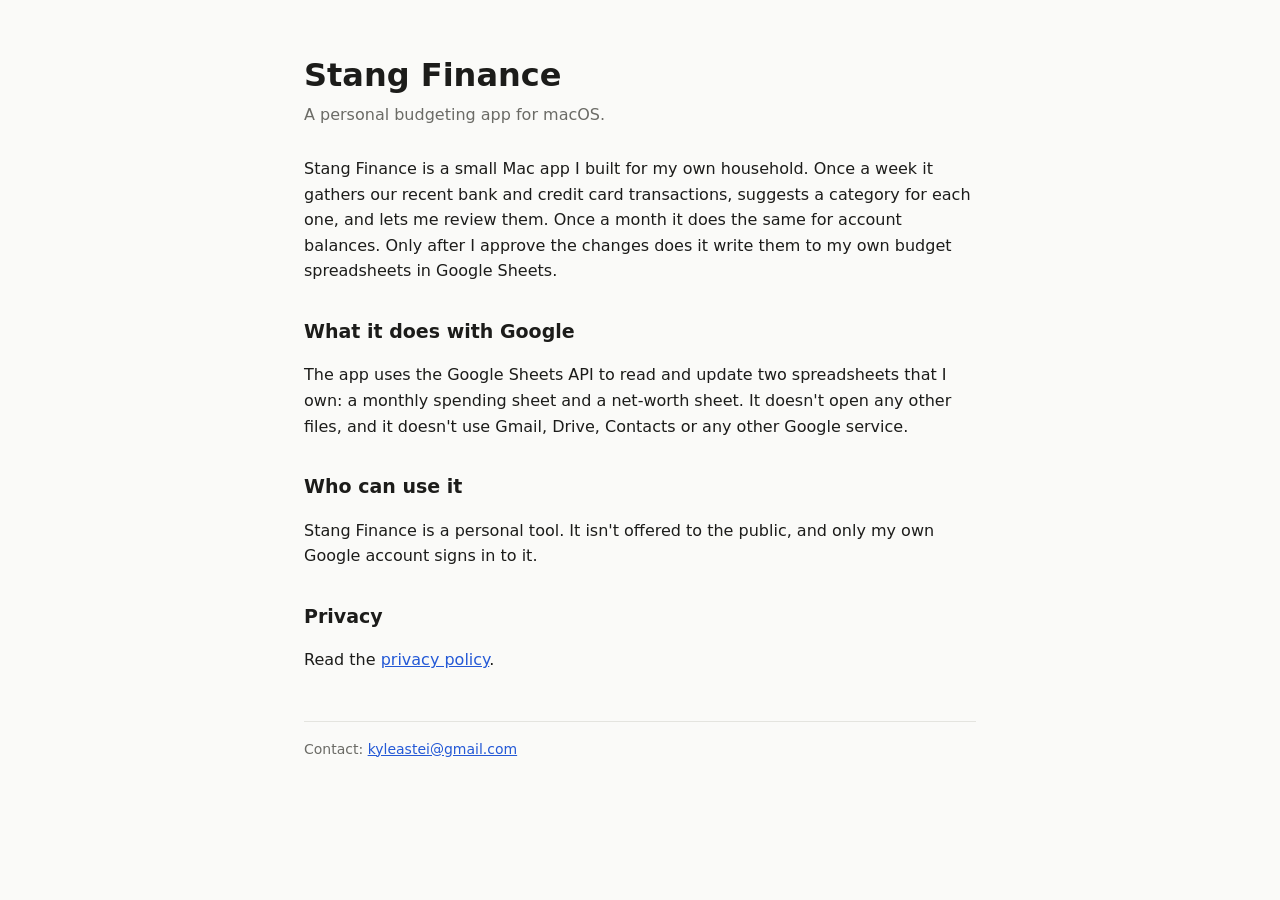
==== stang-finance/index.html @ 3817f1a6 "Stang Finance home and privacy pages" ====
<!doctype html>
<html lang="en">
<head>
<meta charset="utf-8">
<meta name="viewport" content="width=device-width, initial-scale=1">
<title>Stang Finance</title>
<meta name="description" content="Stang Finance is a personal Mac app that updates the owner's own budget spreadsheets in Google Sheets.">
<link rel="stylesheet" href="/style.css">
</head>
<body>
<main>
  <h1>Stang Finance</h1>
  <p class="sub">A personal budgeting app for macOS.</p>

  <p>Stang Finance is a small Mac app I built for my own household. Once a week it gathers our recent
  bank and credit card transactions, suggests a category for each one, and lets me review them. Once a
  month it does the same for account balances. Only after I approve the changes does it write them
  to my own budget spreadsheets in Google Sheets.</p>

  <h2>What it does with Google</h2>
  <p>The app uses the Google Sheets API to read and update two spreadsheets that I own: a monthly
  spending sheet and a net-worth sheet. It doesn't open any other files, and it doesn't use Gmail,
  Drive, Contacts or any other Google service.</p>

  <h2>Who can use it</h2>
  <p>Stang Finance is a personal tool. It isn't offered to the public, and only my own Google account
  signs in to it.</p>

  <h2>Privacy</h2>
  <p>Read the <a href="/stang-finance/privacy.html">privacy policy</a>.</p>

  <footer>Contact: <a href="mailto:kyleastei@gmail.com">kyleastei@gmail.com</a></footer>
</main>
</body>
</html>
---- style.css ----
:root{--ink:#1C1C1A;--muted:#6B6B66;--line:#E4E4DF;--blue:#2459D6}
*{box-sizing:border-box}
body{margin:0;font-family:-apple-system,BlinkMacSystemFont,"Segoe UI",Inter,system-ui,sans-serif;color:var(--ink);background:#FAFAF8;line-height:1.6}
main{max-width:720px;margin:0 auto;padding:56px 24px 80px}
h1{font-size:32px;line-height:1.2;margin:0 0 8px}
h2{font-size:19px;margin:32px 0 8px}
p,li{font-size:16px}
.sub{color:var(--muted);margin:0 0 28px}
a{color:var(--blue)}
.card{background:#fff;border:1px solid var(--line);border-radius:12px;padding:20px 24px;margin:20px 0}
footer{margin-top:48px;padding-top:16px;border-top:1px solid var(--line);color:var(--muted);font-size:14px}
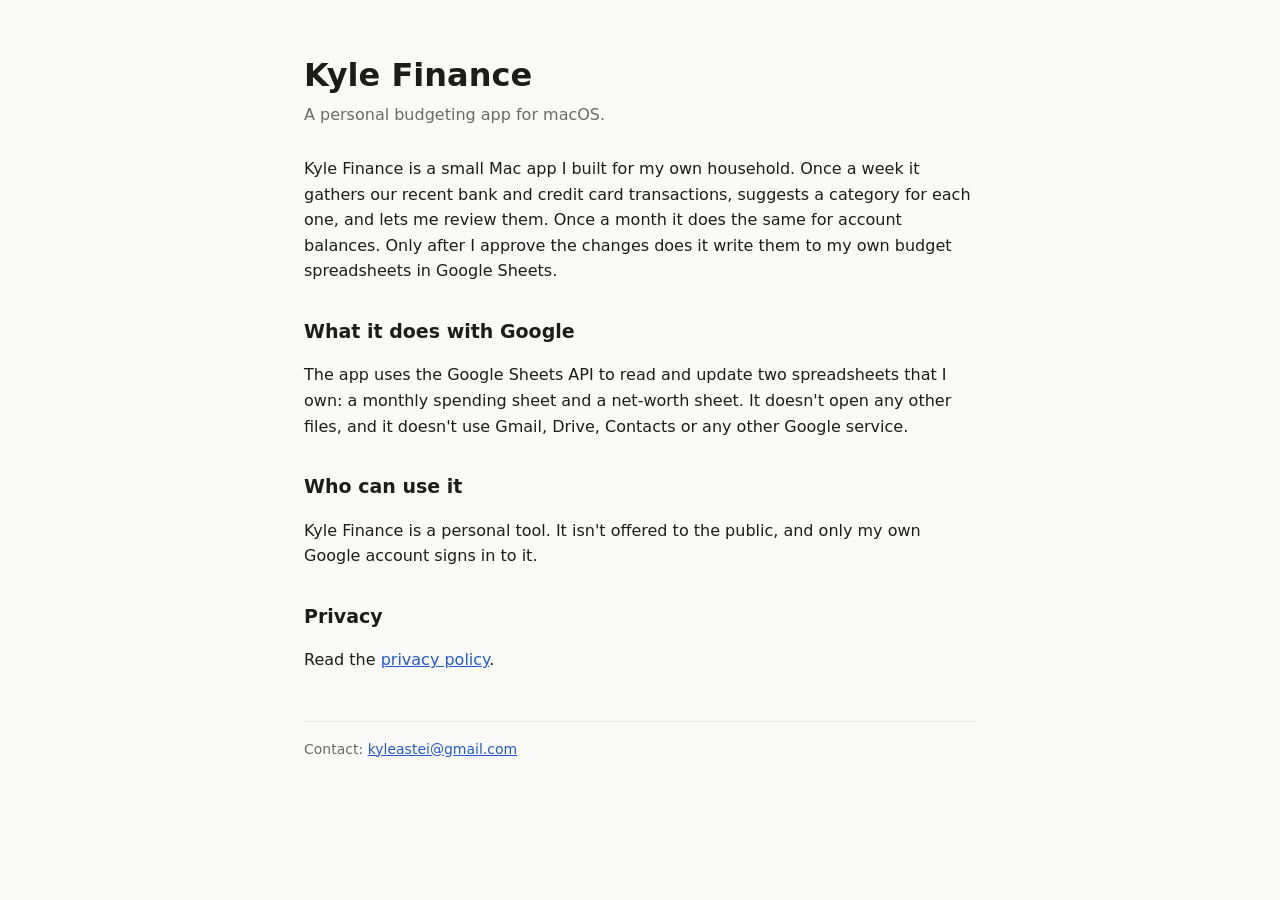
==== commit cd4b4a02: "Rename Stang Finance to Kyle Finance" ====
--- a/stang-finance/index.html
+++ b/stang-finance/index.html
@@ -2,34 +2,10 @@
 <html lang="en">
 <head>
 <meta charset="utf-8">
-<meta name="viewport" content="width=device-width, initial-scale=1">
-<title>Stang Finance</title>
-<meta name="description" content="Stang Finance is a personal Mac app that updates the owner's own budget spreadsheets in Google Sheets.">
-<link rel="stylesheet" href="/style.css">
+<title>Kyle Finance</title>
+<meta http-equiv="refresh" content="0; url=/kyle-finance/">
+<link rel="canonical" href="/kyle-finance/">
+<meta name="robots" content="noindex">
 </head>
-<body>
-<main>
-  <h1>Stang Finance</h1>
-  <p class="sub">A personal budgeting app for macOS.</p>
-
-  <p>Stang Finance is a small Mac app I built for my own household. Once a week it gathers our recent
-  bank and credit card transactions, suggests a category for each one, and lets me review them. Once a
-  month it does the same for account balances. Only after I approve the changes does it write them
-  to my own budget spreadsheets in Google Sheets.</p>
-
-  <h2>What it does with Google</h2>
-  <p>The app uses the Google Sheets API to read and update two spreadsheets that I own: a monthly
-  spending sheet and a net-worth sheet. It doesn't open any other files, and it doesn't use Gmail,
-  Drive, Contacts or any other Google service.</p>
-
-  <h2>Who can use it</h2>
-  <p>Stang Finance is a personal tool. It isn't offered to the public, and only my own Google account
-  signs in to it.</p>
-
-  <h2>Privacy</h2>
-  <p>Read the <a href="/stang-finance/privacy.html">privacy policy</a>.</p>
-
-  <footer>Contact: <a href="mailto:kyleastei@gmail.com">kyleastei@gmail.com</a></footer>
-</main>
-</body>
+<body><p>Stang Finance is now Kyle Finance: <a href="/kyle-finance/">/kyle-finance/</a></p></body>
 </html>
